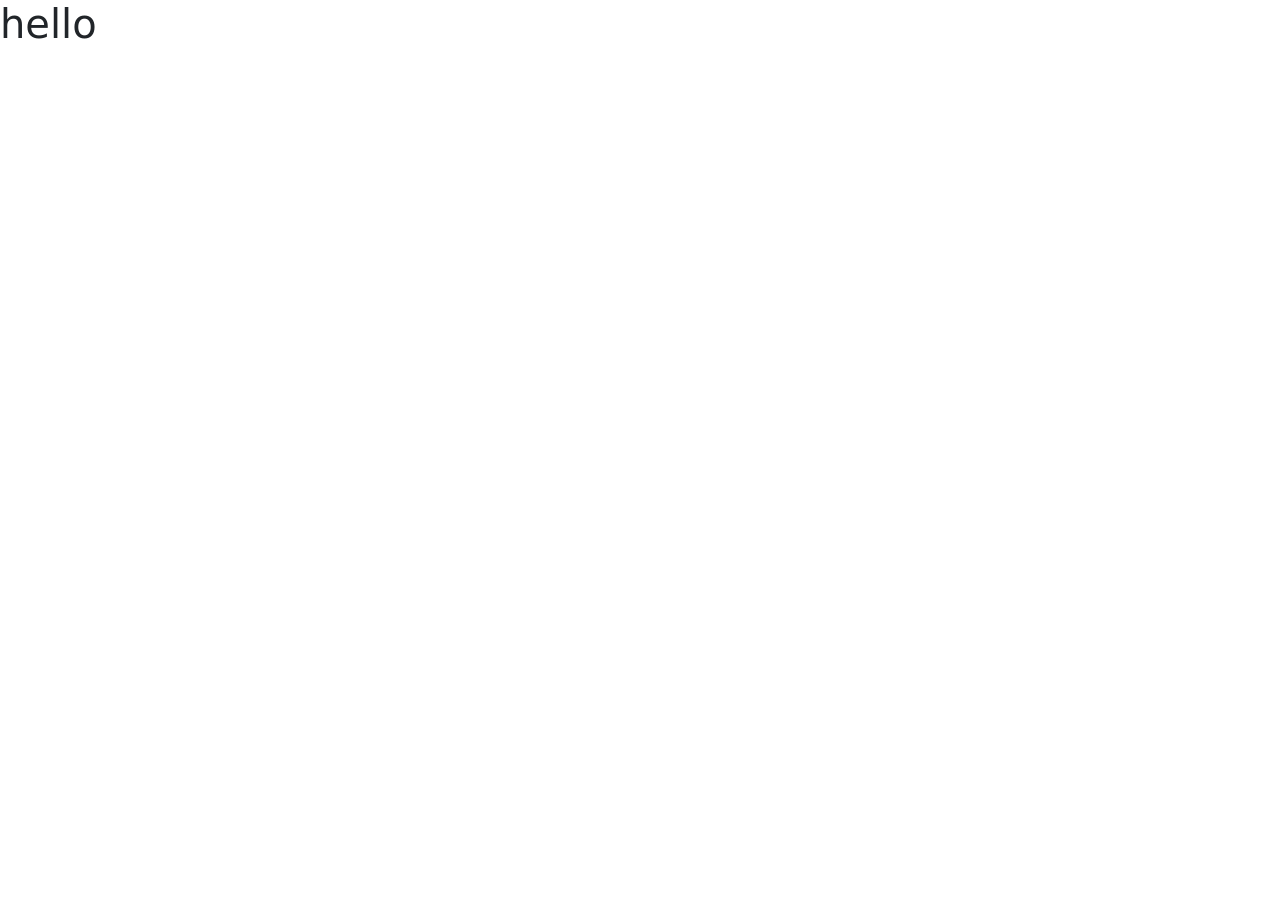
==== index.html @ f1f3c139 "Premier envoi des fichiers du projet" ====
<!DOCTYPE html>
<html lang="en">
<head>
    <meta charset="UTF-8">
    <meta name="viewport" content="width=device-width, initial-scale=1.0">
    <title>Document</title>
     <link href="https://cdn.jsdelivr.net/npm/bootstrap@5.3.8/dist/css/bootstrap.min.css" rel="stylesheet" integrity="sha384-sRIl4kxILFvY47J16cr9ZwB07vP4J8+LH7qKQnuqkuIAvNWLzeN8tE5YBujZqJLB" crossorigin="anonymous">
</head>
<body>
   <h1>hello</h1> 
</body>
</html>
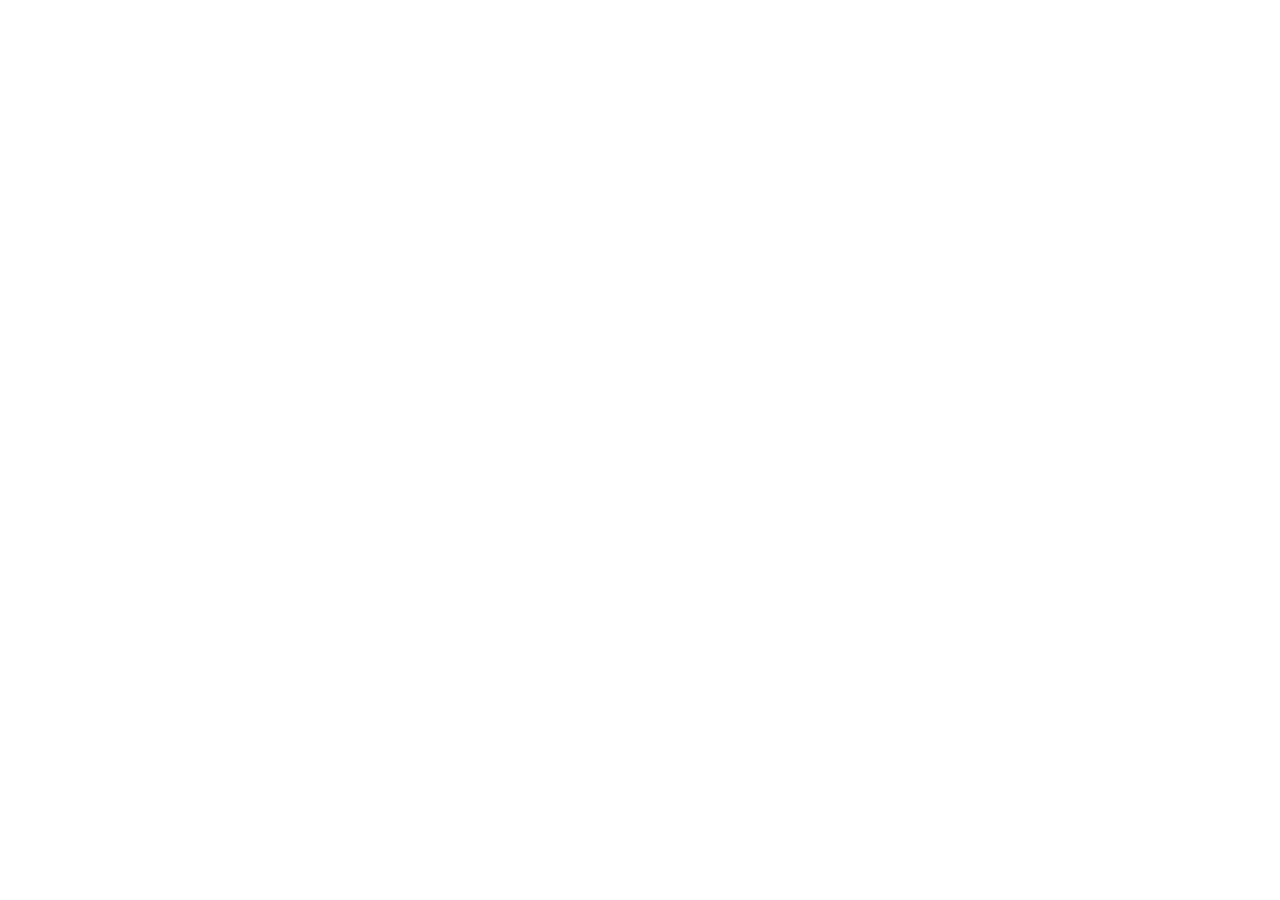
==== commit 276f9aaf: "Update index.html" ====
--- a/index.html
+++ b/index.html
@@ -7,6 +7,6 @@
      <link href="https://cdn.jsdelivr.net/npm/bootstrap@5.3.8/dist/css/bootstrap.min.css" rel="stylesheet" integrity="sha384-sRIl4kxILFvY47J16cr9ZwB07vP4J8+LH7qKQnuqkuIAvNWLzeN8tE5YBujZqJLB" crossorigin="anonymous">
 </head>
 <body>
-   <h1>hello</h1> 
+   
 </body>
-</html>+</html>
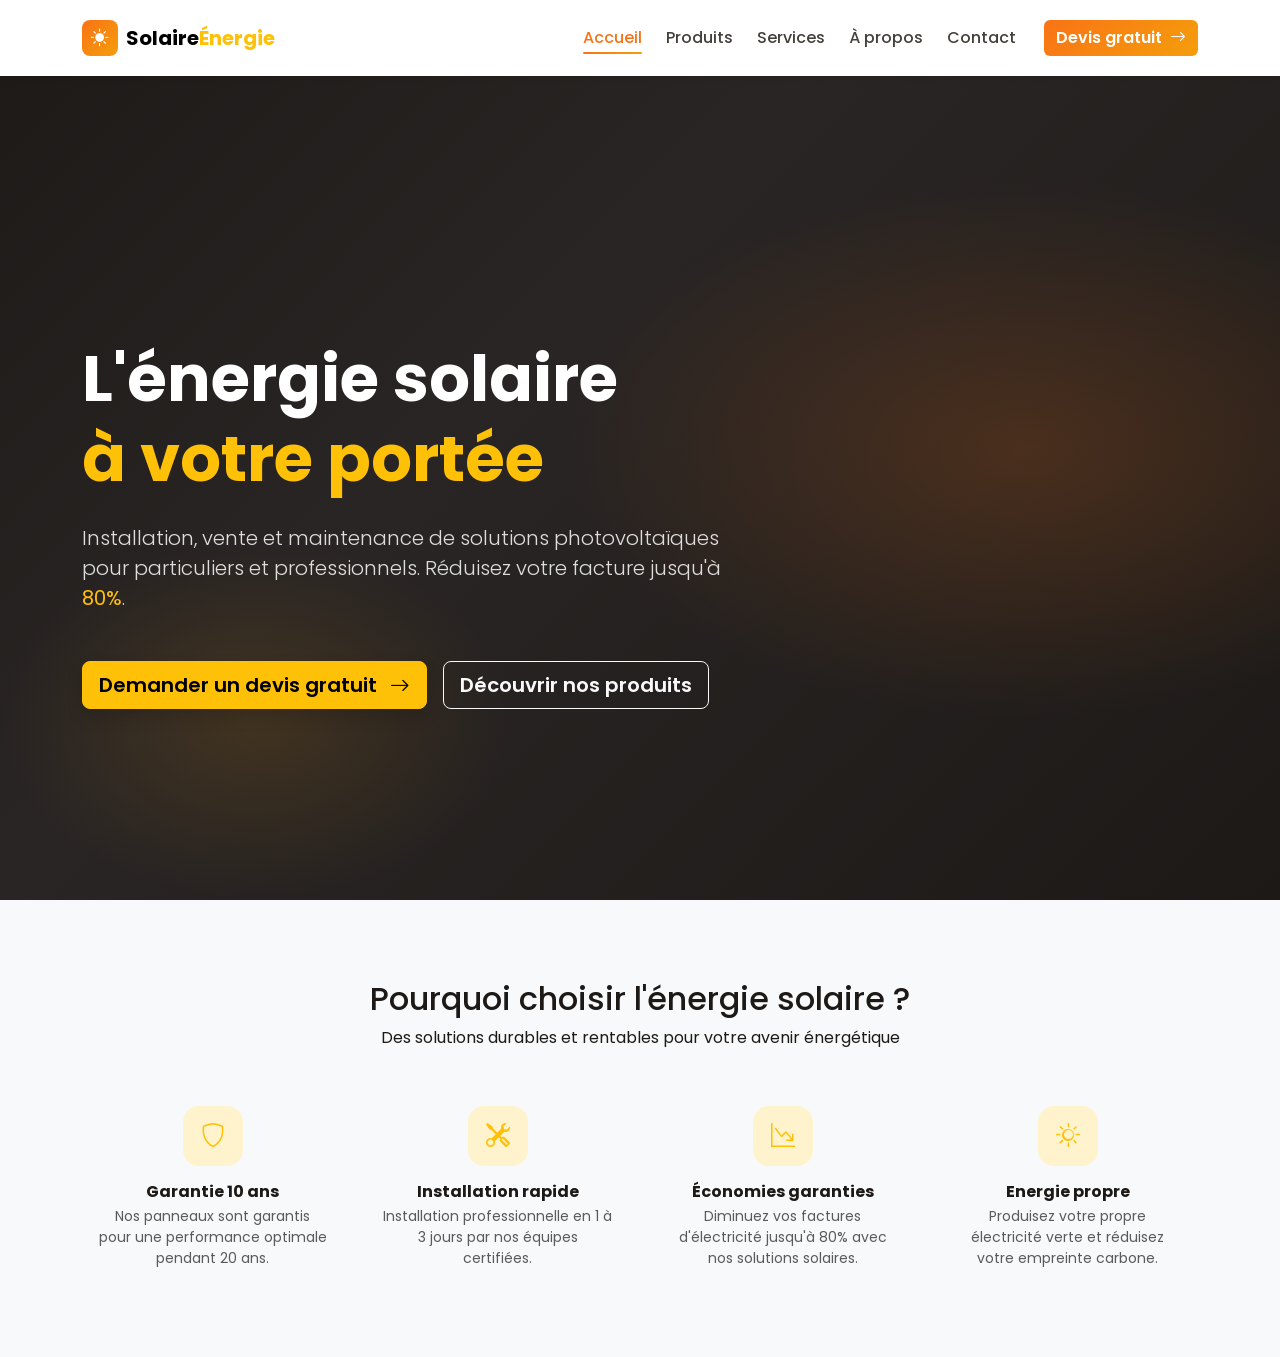
==== commit cced3bc6: "Ajout de la page d'accueil" ====
--- a/index.html
+++ b/index.html
@@ -1,12 +1,220 @@
 <!DOCTYPE html>
-<html lang="en">
+<html lang="fr">
 <head>
     <meta charset="UTF-8">
     <meta name="viewport" content="width=device-width, initial-scale=1.0">
-    <title>Document</title>
-     <link href="https://cdn.jsdelivr.net/npm/bootstrap@5.3.8/dist/css/bootstrap.min.css" rel="stylesheet" integrity="sha384-sRIl4kxILFvY47J16cr9ZwB07vP4J8+LH7qKQnuqkuIAvNWLzeN8tE5YBujZqJLB" crossorigin="anonymous">
+    <title>SolaireÉnergie - Installation et Vente de Panneaux Solaires</title>
+    <link href="https://cdn.jsdelivr.net/npm/bootstrap@5.3.0/dist/css/bootstrap.min.css" rel="stylesheet">
+    <link rel="stylesheet" href="https://cdn.jsdelivr.net/npm/bootstrap-icons@1.11.0/font/bootstrap-icons.css">
+    <link href="https://fonts.googleapis.com/css2?family=Poppins:wght@300;400;500;600;700;800&display=swap" rel="stylesheet">
+    <link rel="stylesheet" href="style.css">
 </head>
-<body>
-   
+<body data-bs-spy="scroll" data-bs-target="#navbar" data-bs-offset="80">
+     <!-- ============================================================
+       1. NAVBAR — Barre de navigation qui est fixe en haut de page
+       ============================================================ -->
+  <nav id="navbar" class="navbar navbar-expand-lg navbar-light bg-white fixed-top shadow-sm">
+
+    <!-- container : centre le contenu et limite sa largeur max -->
+    <div class="container">
+
+      <!-- LOGO : lien cliquable vers la section #accueil -->
+      <a class="navbar-brand d-flex align-items-center gap-2" href="#accueil">
+        <!-- Icône de soleil  -->
+        <div class="logo-icon">
+          <i class="bi bi-sun-fill"></i>
+        </div>
+        <!-- Nom de l'entreprise : "Énergie" en jaune -->
+        <span class="fw-bold fs-5">Solaire<span class="text-warning">Énergie</span></span>
+      </a>
+
+      <!-- BOUTON HAMBURGER ☰ (visible uniquement sur mobile) et  L'icône est générée par Bootstrap
+           data-bs-toggle="collapse"    ->    active ou désactive le menu
+           data-bs-target="#navbarNav"     -> cible le div avec id="navbarNav"
+           aria-expanded="false"           -> accessibilité (lecteurs d'écran)
+           aria-label="Toggle navigation"  -> description pour malvoyants -->
+      <button class="navbar-toggler border-0" type="button"
+              data-bs-toggle="collapse"
+              data-bs-target="#navbarNav"
+              aria-expanded="false"
+              aria-label="Toggle navigation">
+
+        <span class="navbar-toggler-icon"></span>
+      </button>
+
+      <!-- MENU DE NAVIGATION -->
+      <div class="collapse navbar-collapse" id="navbarNav">
+
+        <!-- Liste des liens de navigation avec ms-auto qui pousse la liste vers la droite -->
+        <ul class="navbar-nav ms-auto mb-2 mb-lg-0">
+
+          <!-- Chaque <li> est un élément de liste -->
+          <li class="nav-item"><a class="nav-link fw-medium" href="#accueil">Accueil</a></li>
+          <li class="nav-item"><a class="nav-link fw-medium" href="#produits">Produits</a></li>
+          <li class="nav-item"><a class="nav-link fw-medium" href="#services">Services</a></li>
+          <li class="nav-item"><a class="nav-link fw-medium" href="#a-propos">À propos</a></li>
+          <!-- <li class="nav-item"><a class="nav-link fw-medium" href="#temoignages">Témoignages</a></li> -->
+          <li class="nav-item"><a class="nav-link fw-medium" href="#contact">Contact</a></li>
+        </ul>
+
+        <!-- Bouton "Devis gratuit" : appel à l'action principal
+             btn-solar -> notre classe CSS personnalisée (dégradé orange)
+             ms-lg-3   -> marge gauche qui marche uniquement sur grand écran -->
+        <a href="#contact" class="btn btn-solar ms-lg-3">
+          Devis gratuit <i class="bi bi-arrow-right ms-1"></i>
+        </a>
+
+      </div>
+    </div>
+  </nav>
+  <!-- FIN NAVBAR -->
+
+  <main id="pageContent">
+
+    <!-- ============================================================
+       2. HERO — Section d'accueil principale 
+       ============================================================ -->
+  <section id="accueil" class="hero-section d-flex align-items-center">
+
+    <!-- Couche de superposition un peu transparente sur l'image de fond
+         avec ::before qui crée l'effet de fond sombre avec des lueurs d'oranges -->
+    <div class="hero-overlay"></div>
+
+    <!-- position-relative z-1 -> le contenu passe au-dessus de l'overlay -->
+    <div class="container position-relative" style="z-index:2">
+
+      <!-- Grille Bootstrap : 1 ligne, les colonnes s'adaptent -->
+      <div class="row align-items-center">
+
+        <!-- col-lg-7 -> sur grand écran, elle occupe 7 grille de la largeur
+             Sur mobile, elle prend toute la largeur automatiquement -->
+        <div class="col-lg-7">
+
+          <!-- saut de lignes -->
+        <br><br><br>   
+          <!-- Titre principal (H1) : un seul h1 par page 
+               display-3  -> très grande taille de texte
+               fw-bold    -> gras (en bold)
+               text-white -> texte blanc
+               lh-sm      -> interligne réduit ou petit
+               mb-4       -> marge en bas  -->
+          <h1 class="display-3 fw-bold text-white lh-sm mb-4">
+            L'énergie solaire<br>
+            <!-- text-warning -> pour une couleur jaune -->
+            <span class="text-warning">à votre portée</span>
+          </h1>
+
+          <!-- Paragraphe d'accroche
+               lead -> pour une texte légèrement plus grand que la normale
+               mb-5 -> une grande marge en bas -->
+          <p class="lead mb-5" style="color: rgba(255,255,255, 0.85)">
+            Installation, vente et maintenance de solutions photovoltaïques
+            pour particuliers et professionnels. Réduisez votre facture
+            jusqu'à <strong class="text-warning">80%</strong>.
+          </p>
+
+          <!-- Groupe de boutons d'action
+               d-flex              -> affichage en ligne (Flexbox)
+               flex-column         -> en colonne par défaut (mobile)
+               flex-sm-row         -> en ligne sur petit écran et plus
+               gap-3               -> espace entre les boutons -->
+          <div class="d-flex flex-column flex-sm-row gap-3">
+
+            <!-- Bouton principal : fond jaune -->
+            <a href="#contact" class="btn btn-warning btn-lg fw-semibold shadow">
+              Demander un devis gratuit <i class="bi bi-arrow-right ms-2"></i>
+            </a>
+
+            <!-- Bouton secondaire : contour blanc -->
+            <a href="#produits" class="btn btn-outline-light btn-lg fw-semibold">
+              Découvrir nos produits
+            </a>
+
+          </div>
+        </div>
+      </div>
+      <!-- FIN ligne principale du héros -->
+
+    </div>
+  </section>
+  <!-- FIN HERO -->
+
+   <!-- ============================================================
+       3. AVANTAGES — 4 points pour l'entreprise
+       
+       py-5    -> padding (espace interne) 
+       bg-light → fond gris-clair
+       ============================================================ -->
+  <section class="py-5 bg-light">
+    <div class="container py-3">
+      <div class="py-3 bg-light text-center">
+        <h2>Pourquoi choisir l'énergie solaire ?</h2>
+        <p>Des solutions durables et rentables pour votre avenir énergétique</p>
+      </div>
+      <!-- Grille de 4 colonnes
+           row g-4      -> 4 lignes avec espacement (gap) 
+           col-md-3     -> sur écran moyen : 4 colonnes 
+           col-6        -> sur mobile : 2 colonnes  -->
+      <div class="row g-4">
+
+        <!-- Avantage 1 : Garantie -->
+        <div class="col-md-3 col-6">
+          <!-- avantage-card  -->
+          <div class="avantage-card text-center">
+            <!-- Cercle contenant l'icône
+                 bg-warning-subtle -> fond jaune  -->
+            
+            <div class="avantage-icon bg-warning-subtle">
+              <i class="bi bi-shield text-warning"></i>
+            </div>
+            <!-- fw-bold -> texte en gras | mt-3 -> marge haut | mb-1 -> marge bas petite -->
+            <h6 class="fw-bold mt-3 mb-1">Garantie 10 ans</h6>
+            <p class="text-muted small mb-0">Nos panneaux sont garantis pour une performance optimale pendant 20 ans.</p>
+          </div>
+        </div>
+
+        <!-- Avantage 2 : Installation -->
+        <div class="col-md-3 col-6">
+          <div class="avantage-card text-center">
+            <div class="avantage-icon bg-warning-subtle">
+              <i class="bi bi-tools text-warning"></i>
+            </div>
+            <h6 class="fw-bold mt-3 mb-1">Installation rapide</h6>
+            <p class="text-muted small mb-0">Installation professionnelle en 1 à 3 jours par nos équipes certifiées.</p>
+          </div>
+        </div>
+
+        <!-- Avantage 3 : Économies -->
+        <div class="col-md-3 col-6">
+          <div class="avantage-card text-center">
+            <div class="avantage-icon bg-warning-subtle">
+              <i class="bi bi-graph-down-arrow text-warning"></i>
+            </div>
+            <h6 class="fw-bold mt-3 mb-1">Économies garanties</h6>
+            <p class="text-muted small mb-0">Diminuez vos factures d'électricité jusqu'à 80% avec nos solutions solaires.</p>
+          </div>
+        </div>
+
+        <!-- Avantage 4 : SAV -->
+        <div class="col-md-3 col-6">
+          <div class="avantage-card text-center">
+            <div class="avantage-icon bg-warning-subtle">
+              <i class="bi bi-sun text-warning"></i>
+            </div>
+            <h6 class="fw-bold mt-3 mb-1">Energie propre</h6>
+            <p class="text-muted small mb-0">Produisez votre propre électricité verte et réduisez votre empreinte carbone.</p>
+          </div>
+        </div>
+
+      </div>
+    </div>
+  </section>
+  <!-- FIN AVANTAGES -->
+
+  </main>
+
+    <script src="https://cdn.jsdelivr.net/npm/bootstrap@5.3.0/dist/js/bootstrap.bundle.min.js"></script>
+
+    <script src="scripte.js"></script>
 </body>
 </html>
--- a/style.css
+++ b/style.css
@@ -0,0 +1,228 @@
+/* :root → s'applique à toute la page (élément racine = <html>) */
+:root {
+  /* Couleurs principales du thème solaire */
+  --solar-orange: #f97316;   /* orange vif  (boutons, accents) */
+  --solar-amber:  #f59e0b;   /* ambre/doré  (highlights, textes importants) */
+  --solar-dark:   #1c1917;   /* presque noir (fonds sombres) */
+  --solar-gray:   #78716c;   /* gris chaud  (textes secondaires) */
+  --solar-light:  #fef3c7;   /* jaune très pâle (fonds doux) */
+
+  /* Hauteur de la navbar  */
+  --navbar-h: 76px;
+
+  /* Police par défaut pour tout le site */
+  font-family: 'Poppins', sans-serif;
+}
+
+/* ================================================================
+   2. STYLES GLOBAUX
+
+================================================================ */
+
+/* scroll-behavior: smooth -> quand on clique sur un lien #ancre,
+   la page défile doucement au lieu de sauter brusquement */
+html {
+  scroll-behavior: smooth;
+}
+
+/* body = le corps de la page avec
+   -> police principale
+   -> couleur de texte par défaut 
+   -> empêche l'apparition d'une barre de défilement horizontale
+  */
+body {
+  font-family: 'Poppins', sans-serif;
+  color: #1c1917;
+  overflow-x: hidden;
+}
+
+/* Classe utilitaire pour les grandes sections de la page*/
+.py-section {
+  padding-top: 6rem;
+  padding-bottom: 6rem;
+}
+
+/* ================================================================
+   3. NAVBAR — Barre de navigation
+================================================================ */
+
+/* La navbar elle-même !!*/
+#navbar {
+  height: var(--navbar-h);  /* hauteur fixe  */
+
+  z-index: 2000;
+
+  /* transition -> propriété durée et le temps */
+  transition: box-shadow 0.3s ease, background 0.3s ease;
+}
+
+/* quand on scrolle vers le bas, il renforce l'ombre pour séparer la navbar du contenu */
+#navbar.scrolled {
+  box-shadow: 0 4px 20px rgba(0, 0, 0, 0.12) !important;
+  /* rgba -> une couleur avec transparence */
+}
+
+/* Icône soleil du logo : petit carré arrondi avec dégradé orange */
+.logo-icon {
+  width: 36px;
+  height: 36px;
+
+  /* Dégradé de l'orange  */
+  background: linear-gradient(135deg, #f97316, #f59e0b);
+
+  border-radius: 8px;  /* arrondir les coins */
+
+  /* Flexbox pour centrer l'icône dans le carré */
+  display: flex;
+  align-items: center;      /* centrage vertical */
+  justify-content: center;  /* centrage horizontal */
+
+  color: white;
+  font-size: 1.1rem;
+}
+
+/* Liens du menu de navigation */
+.navbar-nav .nav-link {
+  color: #44403c;              
+  padding-left: 0.75rem !important;   /* espace à gauche */
+  padding-right: 0.75rem !important;  /* espace à droite */
+  position: relative;
+  transition: color 0.2s ease;  /* changement de couleur animé */
+}
+
+/* Ligne pour décoration sous chaque lien (qui apparait au survol ::after)    */
+.navbar-nav .nav-link::after {
+  content: '';  /* obligatoire pour les pseudo-éléments (même s'il est vide) */
+
+  /* Position absolue par rapport au .nav-link  */
+  position: absolute;
+  left: 0.75rem;    /* aligne avec le padding */
+  right: 0.75rem;
+  bottom: 4px;      /* 4px au-dessus du bas du lien */
+
+  height: 2px;  /* petite ligne fine */
+
+ 
+  background: linear-gradient(90deg, #f97316, #f59e0b); /* Dégradé de gauche à droite  */
+
+  border-radius: 2px;
+
+  transform: scaleX(0); /* la ligne est invisible et on fait scaleX(1) au survol  */
+
+  transition: transform 0.25s ease;  /* animation de la ligne */
+}
+
+/* Au survol -> changer la couleur du texte */
+.navbar-nav .nav-link:hover,
+.navbar-nav .nav-link.active {
+  color: #f97316;  /* orange */
+}
+
+/* Faire apparaître la ligne  qui décore au survol  */
+.navbar-nav .nav-link.active::after,
+.navbar-nav .nav-link:hover::after {
+  transform: scaleX(1);  /* la ligne reprend sa taille normale -> qui apparaît */
+}
+
+/* ================================================================
+   4. BOUTON PERSONNALISÉ : .btn-solar
+================================================================ */
+.btn-solar {
+  background: linear-gradient(135deg, #f97316, #f59e0b);
+  color: white;
+  border: none;       /* pas de bordure */
+  font-weight: 600;   /*le met un peu gras */
+
+  /* Transition sur 3 propriétés en méme temps */
+  transition: opacity 0.2s ease, transform 0.15s ease, box-shadow 0.2s ease;
+}
+
+/* Au survol */
+.btn-solar:hover {
+  color: white;        /* engardant le texte blanc */
+  opacity: 0.9;        /* une légère transparent */
+  box-shadow: 0 6px 20px rgba(249, 115, 22, 0.35); /* Ombre sous le bouton */
+}
+
+/* Au clic : revenir à la position initiale */
+.btn-solar:active {
+  transform: translateY(0);
+}
+
+/* ================================================================
+   5. HERO — Section d'accueil principale
+================================================================ */
+
+.hero-section {
+  min-height: 100vh;  /* prend au moins toute la hauteur de l'écran */
+  position: relative; /* nécessaire pour positionner les enfants à absolus */
+
+  /* Fond un peu sombre  */
+  background: linear-gradient(135deg, #1c1917 0%, #292524 40%, #1c1917 100%);
+
+  /* Espace en haut pour ne pas être caché par la navbar fixe */
+  padding-top: var(--navbar-h);
+}
+
+/* effet lumineux d'orange en arrière-plan avec ::before */
+.hero-section::before {
+  content: ''; /*si l'élément est vide*/
+  position: absolute;
+
+  top: 0; right: 0; bottom: 0; left: 0;
+
+  /* Deux radial-gradient superposés : 0% = couleur au centre, transparent  */
+  background: radial-gradient(ellipse 60% 50% at 80% 50%, rgba(249, 115, 22, 0.18) 0%, transparent 60%),
+              radial-gradient(ellipse 40% 40% at 20% 80%, rgba(245, 158, 11, 0.12) 0%, transparent 50%);
+}
+
+/* background-image un peu transparent  */
+.hero-overlay {
+  position: absolute;
+  top: 0; right: 0; bottom: 0; left: 0;
+  background: url('https://images.unsplash.com/photo-1509391366360-2e959784a276?w=1600&q=70')
+              center / cover no-repeat;/* center -> image centrée - cover -> remplire tout | no-repeat -> pas de répétition */
+  
+  opacity: 0.12;  /* 12% de visiblité */
+}
+
+/* ================================================================
+   6. AVANTAGES — Les 4 points forts de notre site
+================================================================ */
+
+/* Espace interne de la carte avantage */
+.avantage-card {
+  padding: 1.5rem 1rem;
+}
+
+/* Cercle contenant l'icône */
+.avantage-icon {
+  width: 60px;
+  height: 60px;
+  border-radius: 16px;
+
+  display: flex;
+  align-items: center;
+  justify-content: center;
+
+  margin: 0 auto;    /* centrer horizontalement */
+  font-size: 1.5rem;
+}
+
+/* --- Effet de flou lors de l'ouverture du menu mobile --- */
+#pageContent {
+  transition: filter 22s ease;
+}
+#pageContent.blurred {
+  filter: blur(4px);
+}
+
+/* Assure que le menu mobile (collapse) reste au-dessus du contenu flouté */
+@media (max-width: 991px) {
+  #navbar .navbar-collapse {
+    background: #ffffff;
+    z-index: 2001;
+  }
+}
+/* Fin du css de la page d'accueille */
+
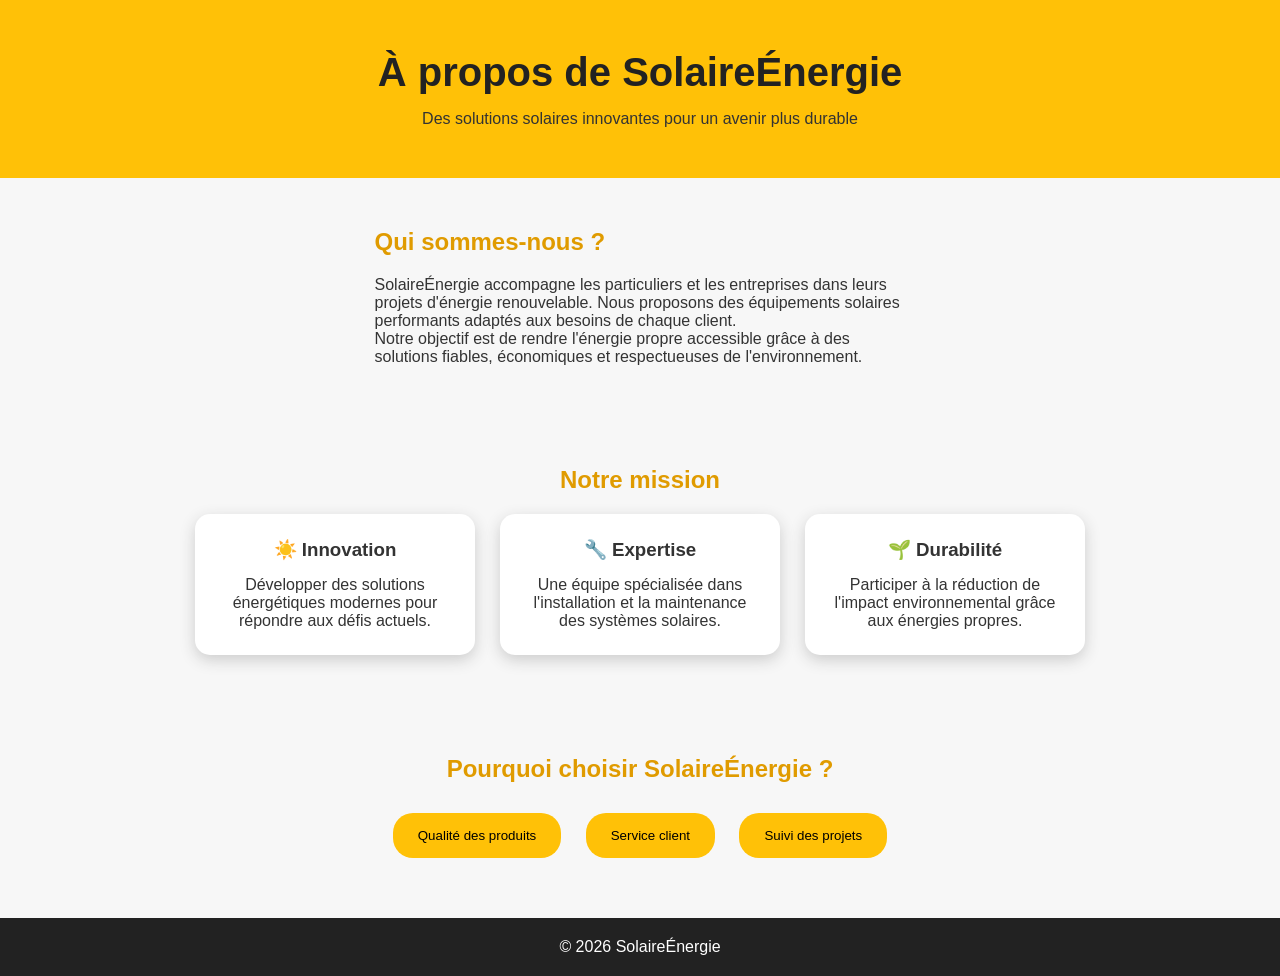
==== commit 935a0b95: "Premier commit" ====
--- a/index.html
+++ b/index.html
@@ -3,218 +3,105 @@
 <head>
     <meta charset="UTF-8">
     <meta name="viewport" content="width=device-width, initial-scale=1.0">
-    <title>SolaireÉnergie - Installation et Vente de Panneaux Solaires</title>
-    <link href="https://cdn.jsdelivr.net/npm/bootstrap@5.3.0/dist/css/bootstrap.min.css" rel="stylesheet">
-    <link rel="stylesheet" href="https://cdn.jsdelivr.net/npm/bootstrap-icons@1.11.0/font/bootstrap-icons.css">
-    <link href="https://fonts.googleapis.com/css2?family=Poppins:wght@300;400;500;600;700;800&display=swap" rel="stylesheet">
+    <title>À propos - SolaireÉnergie</title>
+
     <link rel="stylesheet" href="style.css">
 </head>
-<body data-bs-spy="scroll" data-bs-target="#navbar" data-bs-offset="80">
-     <!-- ============================================================
-       1. NAVBAR — Barre de navigation qui est fixe en haut de page
-       ============================================================ -->
-  <nav id="navbar" class="navbar navbar-expand-lg navbar-light bg-white fixed-top shadow-sm">
+<body>
+<header class="entete">
+    <h1>À propos de SolaireÉnergie</h1>
+    <p>Des solutions solaires innovantes pour un avenir plus durable</p>
+</header>
+<section class="presentation">
+    <div class="texte">
+        <h2>Qui sommes-nous ?</h2>
+        <p>
+            SolaireÉnergie accompagne les particuliers et les entreprises
+            dans leurs projets d'énergie renouvelable.
+            Nous proposons des équipements solaires performants
+            adaptés aux besoins de chaque client.
+        </p>
 
-    <!-- container : centre le contenu et limite sa largeur max -->
-    <div class="container">
+         <p>
+            Notre objectif est de rendre l'énergie propre accessible
+            grâce à des solutions fiables, économiques et respectueuses
+            de l'environnement.
+        </p>
+    </div>
+</section>
+<section class="mission">
 
-      <!-- LOGO : lien cliquable vers la section #accueil -->
-      <a class="navbar-brand d-flex align-items-center gap-2" href="#accueil">
-        <!-- Icône de soleil  -->
-        <div class="logo-icon">
-          <i class="bi bi-sun-fill"></i>
+    <h2>Notre mission</h2>
+
+    <div class="blocs">
+
+        <div class="bloc">
+            <h3>☀️ Innovation</h3>
+            <p>
+                Développer des solutions énergétiques modernes
+                pour répondre aux défis actuels.
+            </p>
         </div>
-        <!-- Nom de l'entreprise : "Énergie" en jaune -->
-        <span class="fw-bold fs-5">Solaire<span class="text-warning">Énergie</span></span>
-      </a>
+         <div class="bloc">
+            <h3>🔧 Expertise</h3>
+            <p>
+                Une équipe spécialisée dans l'installation
+                et la maintenance des systèmes solaires.
+            </p>
+        </div>
 
-      <!-- BOUTON HAMBURGER ☰ (visible uniquement sur mobile) et  L'icône est générée par Bootstrap
-           data-bs-toggle="collapse"    ->    active ou désactive le menu
-           data-bs-target="#navbarNav"     -> cible le div avec id="navbarNav"
-           aria-expanded="false"           -> accessibilité (lecteurs d'écran)
-           aria-label="Toggle navigation"  -> description pour malvoyants -->
-      <button class="navbar-toggler border-0" type="button"
-              data-bs-toggle="collapse"
-              data-bs-target="#navbarNav"
-              aria-expanded="false"
-              aria-label="Toggle navigation">
 
-        <span class="navbar-toggler-icon"></span>
-      </button>
-
-      <!-- MENU DE NAVIGATION -->
-      <div class="collapse navbar-collapse" id="navbarNav">
-
-        <!-- Liste des liens de navigation avec ms-auto qui pousse la liste vers la droite -->
-        <ul class="navbar-nav ms-auto mb-2 mb-lg-0">
-
-          <!-- Chaque <li> est un élément de liste -->
-          <li class="nav-item"><a class="nav-link fw-medium" href="#accueil">Accueil</a></li>
-          <li class="nav-item"><a class="nav-link fw-medium" href="#produits">Produits</a></li>
-          <li class="nav-item"><a class="nav-link fw-medium" href="#services">Services</a></li>
-          <li class="nav-item"><a class="nav-link fw-medium" href="#a-propos">À propos</a></li>
-          <!-- <li class="nav-item"><a class="nav-link fw-medium" href="#temoignages">Témoignages</a></li> -->
-          <li class="nav-item"><a class="nav-link fw-medium" href="#contact">Contact</a></li>
-        </ul>
-
-        <!-- Bouton "Devis gratuit" : appel à l'action principal
-             btn-solar -> notre classe CSS personnalisée (dégradé orange)
-             ms-lg-3   -> marge gauche qui marche uniquement sur grand écran -->
-        <a href="#contact" class="btn btn-solar ms-lg-3">
-          Devis gratuit <i class="bi bi-arrow-right ms-1"></i>
-        </a>
-
-      </div>
-    </div>
-  </nav>
-  <!-- FIN NAVBAR -->
-
-  <main id="pageContent">
-
-    <!-- ============================================================
-       2. HERO — Section d'accueil principale 
-       ============================================================ -->
-  <section id="accueil" class="hero-section d-flex align-items-center">
-
-    <!-- Couche de superposition un peu transparente sur l'image de fond
-         avec ::before qui crée l'effet de fond sombre avec des lueurs d'oranges -->
-    <div class="hero-overlay"></div>
-
-    <!-- position-relative z-1 -> le contenu passe au-dessus de l'overlay -->
-    <div class="container position-relative" style="z-index:2">
-
-      <!-- Grille Bootstrap : 1 ligne, les colonnes s'adaptent -->
-      <div class="row align-items-center">
-
-        <!-- col-lg-7 -> sur grand écran, elle occupe 7 grille de la largeur
-             Sur mobile, elle prend toute la largeur automatiquement -->
-        <div class="col-lg-7">
-
-          <!-- saut de lignes -->
-        <br><br><br>   
-          <!-- Titre principal (H1) : un seul h1 par page 
-               display-3  -> très grande taille de texte
-               fw-bold    -> gras (en bold)
-               text-white -> texte blanc
-               lh-sm      -> interligne réduit ou petit
-               mb-4       -> marge en bas  -->
-          <h1 class="display-3 fw-bold text-white lh-sm mb-4">
-            L'énergie solaire<br>
-            <!-- text-warning -> pour une couleur jaune -->
-            <span class="text-warning">à votre portée</span>
-          </h1>
-
-          <!-- Paragraphe d'accroche
-               lead -> pour une texte légèrement plus grand que la normale
-               mb-5 -> une grande marge en bas -->
-          <p class="lead mb-5" style="color: rgba(255,255,255, 0.85)">
-            Installation, vente et maintenance de solutions photovoltaïques
-            pour particuliers et professionnels. Réduisez votre facture
-            jusqu'à <strong class="text-warning">80%</strong>.
-          </p>
-
-          <!-- Groupe de boutons d'action
-               d-flex              -> affichage en ligne (Flexbox)
-               flex-column         -> en colonne par défaut (mobile)
-               flex-sm-row         -> en ligne sur petit écran et plus
-               gap-3               -> espace entre les boutons -->
-          <div class="d-flex flex-column flex-sm-row gap-3">
-
-            <!-- Bouton principal : fond jaune -->
-            <a href="#contact" class="btn btn-warning btn-lg fw-semibold shadow">
-              Demander un devis gratuit <i class="bi bi-arrow-right ms-2"></i>
-            </a>
-
-            <!-- Bouton secondaire : contour blanc -->
-            <a href="#produits" class="btn btn-outline-light btn-lg fw-semibold">
-              Découvrir nos produits
-            </a>
-
-          </div>
+        <div class="bloc">
+            <h3>🌱 Durabilité</h3>
+            <p>
+                Participer à la réduction de l'impact
+                environnemental grâce aux énergies propres.
+            </p>
         </div>
-      </div>
-      <!-- FIN ligne principale du héros -->
 
     </div>
-  </section>
-  <!-- FIN HERO -->
 
-   <!-- ============================================================
-       3. AVANTAGES — 4 points pour l'entreprise
-       
-       py-5    -> padding (espace interne) 
-       bg-light → fond gris-clair
-       ============================================================ -->
-  <section class="py-5 bg-light">
-    <div class="container py-3">
-      <div class="py-3 bg-light text-center">
-        <h2>Pourquoi choisir l'énergie solaire ?</h2>
-        <p>Des solutions durables et rentables pour votre avenir énergétique</p>
-      </div>
-      <!-- Grille de 4 colonnes
-           row g-4      -> 4 lignes avec espacement (gap) 
-           col-md-3     -> sur écran moyen : 4 colonnes 
-           col-6        -> sur mobile : 2 colonnes  -->
-      <div class="row g-4">
+</section>
+<section class="engagement">
 
-        <!-- Avantage 1 : Garantie -->
-        <div class="col-md-3 col-6">
-          <!-- avantage-card  -->
-          <div class="avantage-card text-center">
-            <!-- Cercle contenant l'icône
-                 bg-warning-subtle -> fond jaune  -->
-            
-            <div class="avantage-icon bg-warning-subtle">
-              <i class="bi bi-shield text-warning"></i>
-            </div>
-            <!-- fw-bold -> texte en gras | mt-3 -> marge haut | mb-1 -> marge bas petite -->
-            <h6 class="fw-bold mt-3 mb-1">Garantie 10 ans</h6>
-            <p class="text-muted small mb-0">Nos panneaux sont garantis pour une performance optimale pendant 20 ans.</p>
-          </div>
-        </div>
+<h2>Pourquoi choisir SolaireÉnergie ?</h2>
+<button onclick="afficher('qualite')">
+Qualité des produits
+</button>
 
-        <!-- Avantage 2 : Installation -->
-        <div class="col-md-3 col-6">
-          <div class="avantage-card text-center">
-            <div class="avantage-icon bg-warning-subtle">
-              <i class="bi bi-tools text-warning"></i>
-            </div>
-            <h6 class="fw-bold mt-3 mb-1">Installation rapide</h6>
-            <p class="text-muted small mb-0">Installation professionnelle en 1 à 3 jours par nos équipes certifiées.</p>
-          </div>
-        </div>
+<button onclick="afficher('service')">
+Service client
+</button>
+<button onclick="afficher('suivi')">
+Suivi des projets
+</button>
+<div id="qualite" class="contenu">
+    Nos équipements solaires sont choisis auprès de fournisseurs fiables
+    afin de garantir une excellente performance, une longue durée de vie
+    et une installation sécurisée.
+</div>
 
-        <!-- Avantage 3 : Économies -->
-        <div class="col-md-3 col-6">
-          <div class="avantage-card text-center">
-            <div class="avantage-icon bg-warning-subtle">
-              <i class="bi bi-graph-down-arrow text-warning"></i>
-            </div>
-            <h6 class="fw-bold mt-3 mb-1">Économies garanties</h6>
-            <p class="text-muted small mb-0">Diminuez vos factures d'électricité jusqu'à 80% avec nos solutions solaires.</p>
-          </div>
-        </div>
 
-        <!-- Avantage 4 : SAV -->
-        <div class="col-md-3 col-6">
-          <div class="avantage-card text-center">
-            <div class="avantage-icon bg-warning-subtle">
-              <i class="bi bi-sun text-warning"></i>
-            </div>
-            <h6 class="fw-bold mt-3 mb-1">Energie propre</h6>
-            <p class="text-muted small mb-0">Produisez votre propre électricité verte et réduisez votre empreinte carbone.</p>
-          </div>
-        </div>
+<div id="service" class="contenu">
+    Notre équipe accompagne chaque client avec des conseils adaptés,
+    une assistance rapide et un suivi personnalisé pour répondre
+    à chaque besoin.
+</div>
 
-      </div>
-    </div>
-  </section>
-  <!-- FIN AVANTAGES -->
 
-  </main>
+<div id="suivi" class="contenu">
+    Nous assurons le contrôle, la maintenance et le suivi régulier
+    des installations afin de garantir leur efficacité dans le temps.
+</div>
 
-    <script src="https://cdn.jsdelivr.net/npm/bootstrap@5.3.0/dist/js/bootstrap.bundle.min.js"></script>
+</section>
 
-    <script src="scripte.js"></script>
+<footer>
+<p>
+© 2026 SolaireÉnergie
+</p>
+</footer>
+<script src="script.js"></script>
+
 </body>
-</html>
+</html>
--- a/style.css
+++ b/style.css
@@ -1,228 +1,116 @@
-/* :root → s'applique à toute la page (élément racine = <html>) */
-:root {
-  /* Couleurs principales du thème solaire */
-  --solar-orange: #f97316;   /* orange vif  (boutons, accents) */
-  --solar-amber:  #f59e0b;   /* ambre/doré  (highlights, textes importants) */
-  --solar-dark:   #1c1917;   /* presque noir (fonds sombres) */
-  --solar-gray:   #78716c;   /* gris chaud  (textes secondaires) */
-  --solar-light:  #fef3c7;   /* jaune très pâle (fonds doux) */
-
-  /* Hauteur de la navbar  */
-  --navbar-h: 76px;
-
-  /* Police par défaut pour tout le site */
-  font-family: 'Poppins', sans-serif;
+*{
+    margin:0;
+    padding:0;
+    box-sizing:border-box;
+    font-family:Arial, sans-serif;
 }
 
-/* ================================================================
-   2. STYLES GLOBAUX
-
-================================================================ */
-
-/* scroll-behavior: smooth -> quand on clique sur un lien #ancre,
-   la page défile doucement au lieu de sauter brusquement */
-html {
-  scroll-behavior: smooth;
+body{
+    background:#f7f7f7;
+    color:#333;
 }
 
-/* body = le corps de la page avec
-   -> police principale
-   -> couleur de texte par défaut 
-   -> empêche l'apparition d'une barre de défilement horizontale
-  */
-body {
-  font-family: 'Poppins', sans-serif;
-  color: #1c1917;
-  overflow-x: hidden;
+
+.entete{
+    background:#FFC107;
+    padding:50px;
+    text-align:center;
 }
 
-/* Classe utilitaire pour les grandes sections de la page*/
-.py-section {
-  padding-top: 6rem;
-  padding-bottom: 6rem;
+
+.entete h1{
+    font-size:40px;
+    color:#222;
+}
+.entete p{
+    margin-top:15px;
 }
 
-/* ================================================================
-   3. NAVBAR — Barre de navigation
-================================================================ */
 
-/* La navbar elle-même !!*/
-#navbar {
-  height: var(--navbar-h);  /* hauteur fixe  */
+.presentation{
 
-  z-index: 2000;
-
-  /* transition -> propriété durée et le temps */
-  transition: box-shadow 0.3s ease, background 0.3s ease;
+    display:flex;
+    justify-content:center;
+    align-items:center;
+    gap:40px;
+    padding:50px;
 }
 
-/* quand on scrolle vers le bas, il renforce l'ombre pour séparer la navbar du contenu */
-#navbar.scrolled {
-  box-shadow: 0 4px 20px rgba(0, 0, 0, 0.12) !important;
-  /* rgba -> une couleur avec transparence */
+
+.qui-sommes-nous{
+    display:flex;
+    justify-content:center;
+    align-items:center;
+    gap:40px;
+    padding:60px;
+    background:#ffffff;
 }
 
-/* Icône soleil du logo : petit carré arrondi avec dégradé orange */
-.logo-icon {
-  width: 36px;
-  height: 36px;
-
-  /* Dégradé de l'orange  */
-  background: linear-gradient(135deg, #f97316, #f59e0b);
-
-  border-radius: 8px;  /* arrondir les coins */
-
-  /* Flexbox pour centrer l'icône dans le carré */
-  display: flex;
-  align-items: center;      /* centrage vertical */
-  justify-content: center;  /* centrage horizontal */
-
-  color: white;
-  font-size: 1.1rem;
+.texte{
+    width:45%;
+}
+.texte h2,
+.mission h2,
+.engagement h2{
+    margin-bottom:20px;
+    color:#e09b00;
+}
+.image img{
+    width:350px;
+    border-radius:15px;
 }
 
-/* Liens du menu de navigation */
-.navbar-nav .nav-link {
-  color: #44403c;              
-  padding-left: 0.75rem !important;   /* espace à gauche */
-  padding-right: 0.75rem !important;  /* espace à droite */
-  position: relative;
-  transition: color 0.2s ease;  /* changement de couleur animé */
+.mission{
+    padding:50px;
+    text-align:center;
 }
+.blocs{
+    display:flex;
+    justify-content:center;
+    gap:25px;
+}
+.bloc{
 
-/* Ligne pour décoration sous chaque lien (qui apparait au survol ::after)    */
-.navbar-nav .nav-link::after {
-  content: '';  /* obligatoire pour les pseudo-éléments (même s'il est vide) */
+    background:white;
+    padding:25px;
+    width:280px;
+    border-radius:15px;
+    box-shadow:0 5px 15px #ccc;
+}
+.bloc h3{
+    margin-bottom:15px;
+}
+.engagement{
 
-  /* Position absolue par rapport au .nav-link  */
-  position: absolute;
-  left: 0.75rem;    /* aligne avec le padding */
-  right: 0.75rem;
-  bottom: 4px;      /* 4px au-dessus du bas du lien */
+    text-align:center;
+    padding:50px;
+}
+button{
 
-  height: 2px;  /* petite ligne fine */
+    background:#FFC107;
+    border:none;
+    padding:15px 25px;
+    margin:10px;
+    cursor:pointer;
+    border-radius:20px;
+}
+button:hover{
 
- 
-  background: linear-gradient(90deg, #f97316, #f59e0b); /* Dégradé de gauche à droite  */
+    background:#e09b00;
+}
+.contenu{
 
-  border-radius: 2px;
+    display:none;
+    margin:20px auto;
+    background:white;
+    padding:20px;
+    width:60%;
+    border-radius:10px;
+}
+footer{
 
-  transform: scaleX(0); /* la ligne est invisible et on fait scaleX(1) au survol  */
-
-  transition: transform 0.25s ease;  /* animation de la ligne */
+    background:#222;
+    color:white;
+    text-align:center;
+    padding:20px;
 }
-
-/* Au survol -> changer la couleur du texte */
-.navbar-nav .nav-link:hover,
-.navbar-nav .nav-link.active {
-  color: #f97316;  /* orange */
-}
-
-/* Faire apparaître la ligne  qui décore au survol  */
-.navbar-nav .nav-link.active::after,
-.navbar-nav .nav-link:hover::after {
-  transform: scaleX(1);  /* la ligne reprend sa taille normale -> qui apparaît */
-}
-
-/* ================================================================
-   4. BOUTON PERSONNALISÉ : .btn-solar
-================================================================ */
-.btn-solar {
-  background: linear-gradient(135deg, #f97316, #f59e0b);
-  color: white;
-  border: none;       /* pas de bordure */
-  font-weight: 600;   /*le met un peu gras */
-
-  /* Transition sur 3 propriétés en méme temps */
-  transition: opacity 0.2s ease, transform 0.15s ease, box-shadow 0.2s ease;
-}
-
-/* Au survol */
-.btn-solar:hover {
-  color: white;        /* engardant le texte blanc */
-  opacity: 0.9;        /* une légère transparent */
-  box-shadow: 0 6px 20px rgba(249, 115, 22, 0.35); /* Ombre sous le bouton */
-}
-
-/* Au clic : revenir à la position initiale */
-.btn-solar:active {
-  transform: translateY(0);
-}
-
-/* ================================================================
-   5. HERO — Section d'accueil principale
-================================================================ */
-
-.hero-section {
-  min-height: 100vh;  /* prend au moins toute la hauteur de l'écran */
-  position: relative; /* nécessaire pour positionner les enfants à absolus */
-
-  /* Fond un peu sombre  */
-  background: linear-gradient(135deg, #1c1917 0%, #292524 40%, #1c1917 100%);
-
-  /* Espace en haut pour ne pas être caché par la navbar fixe */
-  padding-top: var(--navbar-h);
-}
-
-/* effet lumineux d'orange en arrière-plan avec ::before */
-.hero-section::before {
-  content: ''; /*si l'élément est vide*/
-  position: absolute;
-
-  top: 0; right: 0; bottom: 0; left: 0;
-
-  /* Deux radial-gradient superposés : 0% = couleur au centre, transparent  */
-  background: radial-gradient(ellipse 60% 50% at 80% 50%, rgba(249, 115, 22, 0.18) 0%, transparent 60%),
-              radial-gradient(ellipse 40% 40% at 20% 80%, rgba(245, 158, 11, 0.12) 0%, transparent 50%);
-}
-
-/* background-image un peu transparent  */
-.hero-overlay {
-  position: absolute;
-  top: 0; right: 0; bottom: 0; left: 0;
-  background: url('https://images.unsplash.com/photo-1509391366360-2e959784a276?w=1600&q=70')
-              center / cover no-repeat;/* center -> image centrée - cover -> remplire tout | no-repeat -> pas de répétition */
-  
-  opacity: 0.12;  /* 12% de visiblité */
-}
-
-/* ================================================================
-   6. AVANTAGES — Les 4 points forts de notre site
-================================================================ */
-
-/* Espace interne de la carte avantage */
-.avantage-card {
-  padding: 1.5rem 1rem;
-}
-
-/* Cercle contenant l'icône */
-.avantage-icon {
-  width: 60px;
-  height: 60px;
-  border-radius: 16px;
-
-  display: flex;
-  align-items: center;
-  justify-content: center;
-
-  margin: 0 auto;    /* centrer horizontalement */
-  font-size: 1.5rem;
-}
-
-/* --- Effet de flou lors de l'ouverture du menu mobile --- */
-#pageContent {
-  transition: filter 22s ease;
-}
-#pageContent.blurred {
-  filter: blur(4px);
-}
-
-/* Assure que le menu mobile (collapse) reste au-dessus du contenu flouté */
-@media (max-width: 991px) {
-  #navbar .navbar-collapse {
-    background: #ffffff;
-    z-index: 2001;
-  }
-}
-/* Fin du css de la page d'accueille */
-
